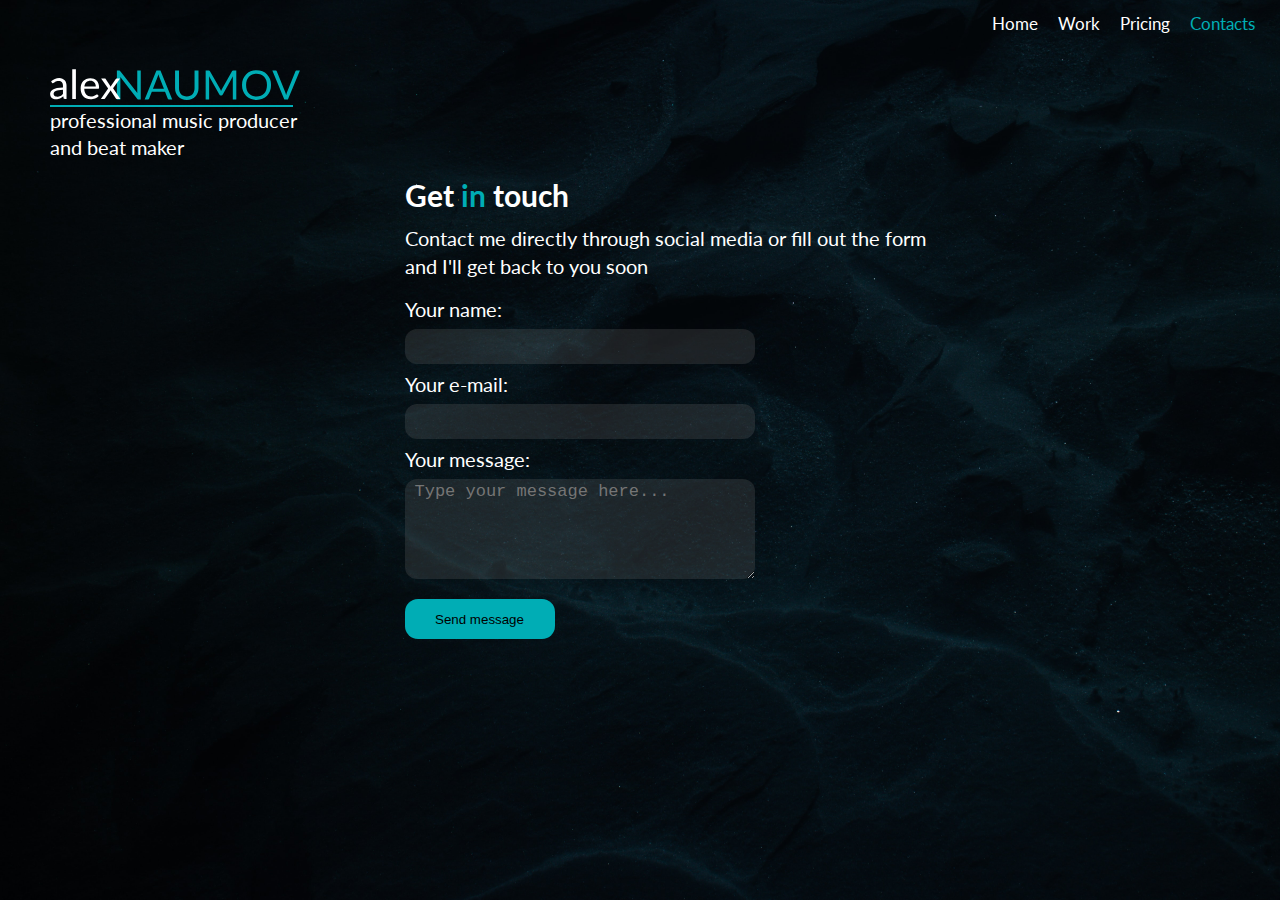
==== templates/contacts.html @ f26962be "components created" ====
<!DOCTYPE html>
<html lang="en">
  <head>
    <meta charset="UTF-8" />
    <meta http-equiv="X-UA-Compatible" content="IE=edge" />
    <meta name="viewport" content="width=device-width, initial-scale=1.0" />
    <title>Alex Naumov | Music producer</title>
    <link rel="stylesheet" href="/main.css" type="text/css"/>
    <link rel="preconnect" href="https://fonts.googleapis.com" />
    <link rel="preconnect" href="https://fonts.gstatic.com" crossorigin />
    <link
      href="https://fonts.googleapis.com/css2?family=Lato:wght@400;900&display=swap"
      rel="stylesheet"
    />
    <script defer src="/index.js"></script>
  </head>
  <body>
    <nav>
      <ul class="nav__container">
        <li class="nav__container-logo">
          <!-- <img
            class="nav__container-logo-img"
            src="/img/alex-logo.svg"
            width="120"
            alt=""
          /> -->
        </li>
        <li class="nav__container-item"><a href="/home">Home</a></li>
        <li class="nav__container-item"><a href="/work">Work</a></li>
        <li class="nav__container-item"><a href="/pricing">Pricing</a></li>
        <li class="nav__container-item">
          <a style="color: #00adb5" href="/contacts">Contacts</a>
        </li>
        <li class="nav__container-toggle">
          <a href="#"><i class="fas fa-bars"></i></a>
        </li>
      </ul>
    </nav>
    <!-- CONTACTS PAGE -->
    <div class="logo-text">
      <img
        class="logo-text__img"
        src="/img/alex-logo.svg"
        width="250"
        alt=""
        alt=""
      />
      <hr class="logo-text__hr" width="19%" />
      <p class="logo-text__description">
        professional music producer<br />and beat maker
      </p>
    </div>
    <div class="contacts">
      <div class="contacts__form">
        <h2>Get <span>in</span> touch</h2>
        <p>
          Contact me directly through social media or fill out the form </br> and I'll
          get back to you soon
        </p>
        <form
          method="POST"
          action="send"
          enctype="application/x-www-form-urlencoded"
        >
          <label for="name">Your name:</label><br />
          <input type="text" id="name" name="name" /><br />
          <label for="mail">Your e-mail:</label><br />
          <input type="email" id="mail" name="email" /><br />
          <label for="msg">Your message:</label><br />
          <textarea
            name="msg"
            id="msg"
            placeholder="Type your message here..."
          ></textarea
          ><br />
          <button type="submit" value="submit">Send message</button>
        </form>
      </div>
      <div class="contacts-img">
      </div>
    </div>
  </body>
</html>
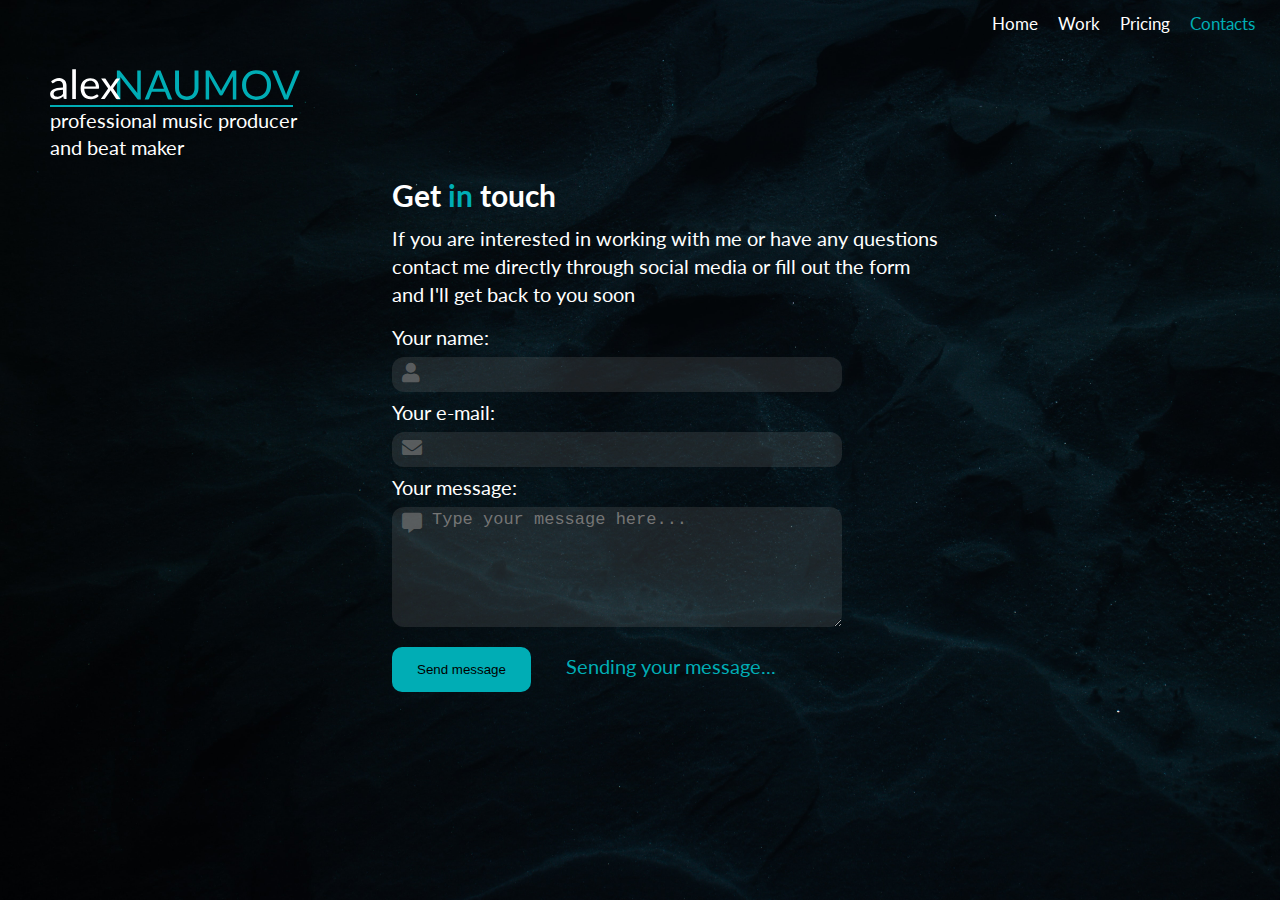
==== commit 58ae731a: "contact page styles" ====
--- a/templates/contacts.html
+++ b/templates/contacts.html
@@ -54,26 +54,40 @@
       <div class="contacts__form">
         <h2>Get <span>in</span> touch</h2>
         <p>
-          Contact me directly through social media or fill out the form </br> and I'll
-          get back to you soon
+          If you are interested in working with me or have any questions </br>
+          contact me directly through social media or fill out the form </br> 
+          and I'll get back to you soon
         </p>
         <form
           method="POST"
           action="send"
           enctype="application/x-www-form-urlencoded"
         >
+        <div class="contacts__form-field">
           <label for="name">Your name:</label><br />
-          <input type="text" id="name" name="name" /><br />
+          <input type="text" id="name" name="name" />
+          <i class="fa fa-user"></i><br />
+        </div>
+        <div class="contacts__form-field">
           <label for="mail">Your e-mail:</label><br />
-          <input type="email" id="mail" name="email" /><br />
-          <label for="msg">Your message:</label><br />
-          <textarea
-            name="msg"
-            id="msg"
-            placeholder="Type your message here..."
-          ></textarea
-          ><br />
-          <button type="submit" value="submit">Send message</button>
+          <input type="email" id="mail" name="email" />
+          <i class="fa fa-envelope"></i><br />
+        </div>
+          <div class="contacts__form-field">
+            <label for="msg">Your message:</label><br />
+            <textarea
+              name="msg"
+              id="msg"
+              placeholder="Type your message here..."
+            ></textarea
+            >
+            <i class="fa fa-comment-alt"></i><br />
+          </div>
+          
+          <div class="contacts__form-button">
+            <button type="submit" value="submit">Send message</button>
+            <span>Sending your message...</span>
+          </div>
         </form>
       </div>
       <div class="contacts-img">
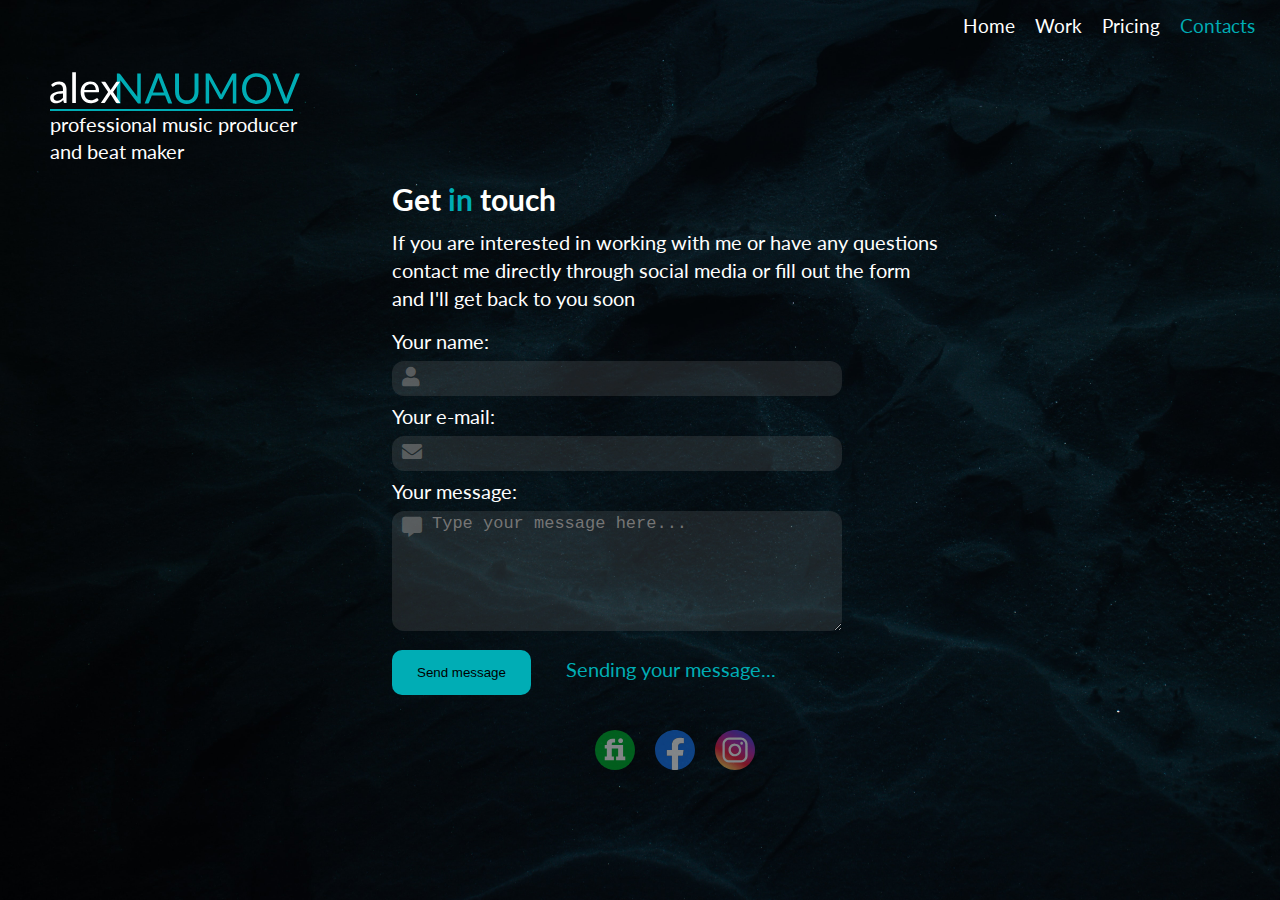
==== commit 7ee12e91: "contacts page style" ====
--- a/templates/contacts.html
+++ b/templates/contacts.html
@@ -12,7 +12,7 @@
       href="https://fonts.googleapis.com/css2?family=Lato:wght@400;900&display=swap"
       rel="stylesheet"
     />
-    <script defer src="/index.js"></script>
+    <script defer src="/js-files/contacts.js"></script>
   </head>
   <body>
     <nav>
@@ -89,6 +89,11 @@
             <span>Sending your message...</span>
           </div>
         </form>
+        <div class="contacts__social">
+          <div class="k"><img src="/img/fiverr.svg" width="40" alt=""></div>
+          <div class="k"><img src="/img/facebook.svg" width="40" alt=""></div>
+          <div class="k"><img src="/img/instagram.svg" width="40" alt=""></div>
+        </div>
       </div>
       <div class="contacts-img">
       </div>
